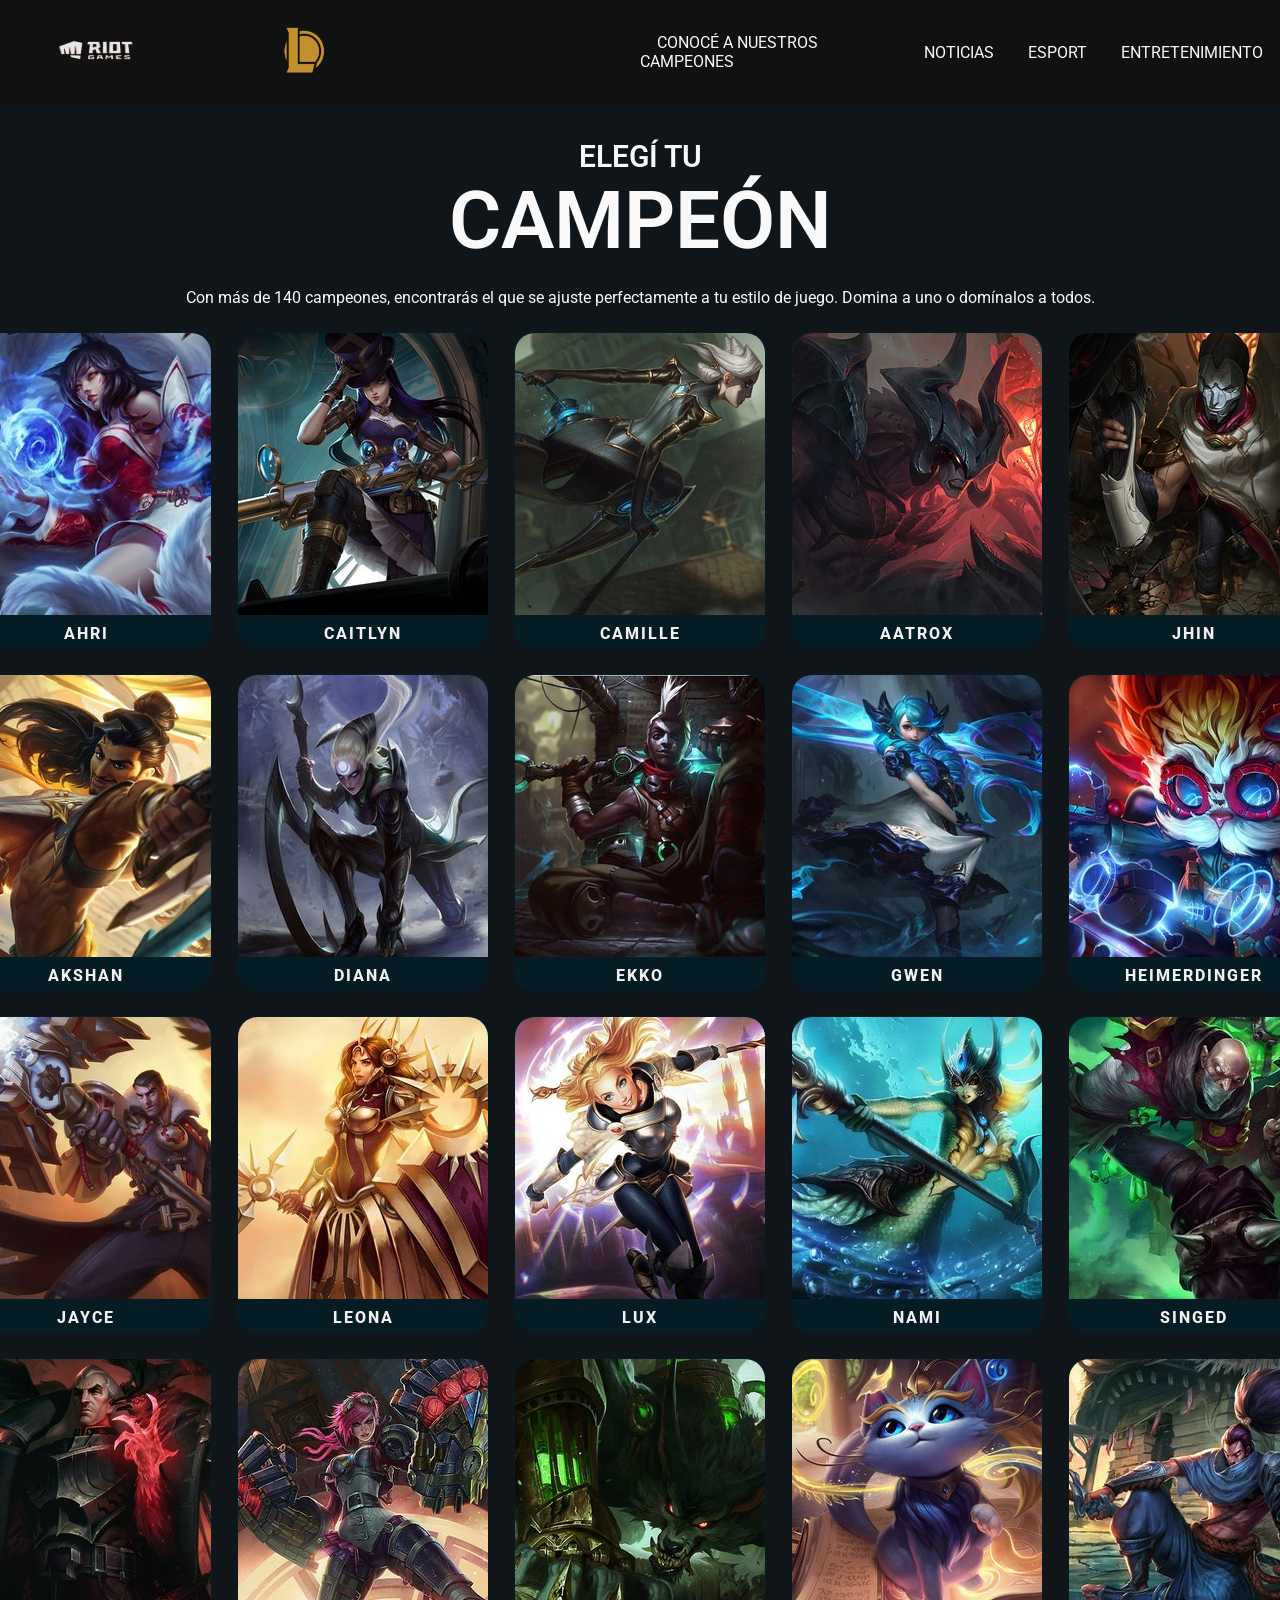
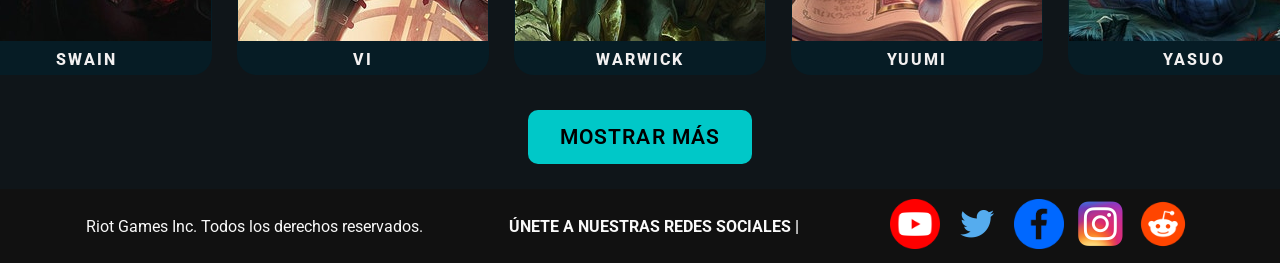
==== pages/champions.html @ ebf7518d "first project coder" ====
<!DOCTYPE html>
<html lang="es">
<head>
    <meta charset="UTF-8">
    <meta http-equiv="X-UA-Compatible" content="IE=edge">
    <meta name="viewport" content="width=device-width, initial-scale=1.0">
    <title>Conocé a nuestros campeones</title>
    <link rel="icon" href="../images/favicon.png" type="image/x-icon"/>
    <!-- vinculamos el css a mi html -->
    <link rel="stylesheet" href="../css/style.css">
</head>
<body>
    <!-- HEDER -->
    <header>
        <a href="../index.html" class="container-logo">
            <img src="../images/riotgames_logo.png" alt="Logo Riot Games" class="img-logo-riot"/>
            <img src="../images/logo_lol_encabezado.png" alt="Logo League of Legends" class="img-logo-l"/>
        </a>
        
        <!-- Para crear la botonera, se genera por medio de listas -->
        <nav class="navigator">
            <ul class="ul-navigator">
                <li>
                    <a href="#" class="links-nav">CONOCÉ A NUESTROS CAMPEONES</a>
                </li>
                <li>
                    <a href="noticias.html" class="links-nav">NOTICIAS</a>
                </li>
                <li>
                    <a href="esport.html" class="links-nav">ESPORT</a>
                </li>
                <li>
                    <a href="entretenimiento.html" class="links-nav">ENTRETENIMIENTO</a>
                </li>
            </ul>
        </nav>
    </header>
    <!-- FIN HEDER -->

    <!-- MAIN INICIO -->
    <main class="container-champions">
        <div class="titulo-champions">
            <h3 class="titulo">ELEGÍ TU <p class="text-campeon">CAMPEÓN </p></h3>
        </div>
        <p class="descripcion-champ">
            Con más de 140 campeones, encontrarás el que se ajuste perfectamente a tu estilo de juego. Domina a uno o domínalos a todos.
        </p>

        
        <div class="container-cards-champ">
            <!-- FILA I -->
            <div class="champion-card">
                <img src="../images/champion/champ-ahri.jpg" alt="img-Ahri" class="card">
                <p></p>
                <p class="champion-name">AHRI</p>
            </div>
            <div class="champion-card">
                <img src="../images/champion/champ-caitlyn.jpg" alt="img-Caitlyn" class="card">
                <p class="champion-name">CAITLYN</p>
            </div>
            <div class="champion-card">
                <img src="../images/champion/champ-camille.jpg" alt="img-Camille" class="card">
                <p class="champion-name">CAMILLE</p>
            </div>
            <div class="champion-card">
                <img src="../images/champion/champ-aatrox.jpg" alt="img-Aatrox" class="card">
                <p class="champion-name">AATROX</p>
            </div>
            <div class="champion-card">
                <img src="../images/champion/champ-jhin.jpg" alt="img-Jhin" class="card">
                <p class="champion-name">JHIN</p>
            </div>
            <!-- FILA II -->
            <div class="champion-card">
                <img src="../images/champion/champ-akshan.jpg" alt="img-Akshan" class="card">
                <p class="champion-name">AKSHAN</p>
            </div>
            <div class="champion-card">
                <img src="../images/champion/champ-diana.jpg" alt="img-Diana" class="card">
                <p class="champion-name">DIANA</p>
            </div>
            <div class="champion-card">
                <img src="../images/champion/champ-ekko.jpg" alt="img-Ekko" class="card">
                <p class="champion-name">EKKO</p>
            </div>
            <div class="champion-card">
                <img src="../images/champion/champ-gwen.jpg" alt="img-Gwen" class="card">
                <p class="champion-name">GWEN</p>
            </div>
            <div class="champion-card">
                <img src="../images/champion/champ-heimerdinger.jpg" alt="img-Himerdinger" class="card">
                <p class="champion-name">HEIMERDINGER</p>
            </div>

            <!-- FILA III -->
            <div class="champion-card">
                <img src="../images/champion/champ-jayce.jpg" alt="img-Jayce" class="card">
                <p class="champion-name">JAYCE</p>
            </div>
            <div class="champion-card">
                <img src="../images/champion/champ-leona.jpg" alt="img-Leona" class="card">
                <p class="champion-name">LEONA</p>
            </div>
            <div class="champion-card">
                <img src="../images/champion/champ-lux.jpg" alt="img-Lux" class="card">
                <p class="champion-name">LUX</p>
            </div>
            <div class="champion-card">
                <img src="../images/champion/champ-nami.jpg" alt="img-Nami" class="card">
                <p class="champion-name">NAMI</p>
            </div>
            <div class="champion-card">
                <img src="../images/champion/champ-singed.jpg" alt="img-Singed" class="card">
                <p class="champion-name">SINGED</p>
            </div>

            <!-- FILA IV -->
            <div class="champion-card">
                <img src="../images/champion/champ-swain.jpg" alt="img-Swain" class="card">
                <p class="champion-name">SWAIN</p>
            </div>
            <div class="champion-card">
                <img src="../images/champion/champ-vi.jpg" alt="img-Vi" class="card">
                <p class="champion-name">VI</p>
            </div>
            <div class="champion-card">
                <img src="../images/champion/champ-warwick.jpg" alt="img-Warwick" class="card">
                <p class="champion-name">WARWICK</p>
            </div>
            <div class="champion-card">
                <img src="../images/champion/champ-yuumi.jpg" alt="img-Yuumi" class="card">
                <p class="champion-name">YUUMI</p>
            </div>
            <div class="champion-card">
                <img src="../images/champion/champ-yasuo.jpg" alt="img-Yasuo" class="card">
                <p class="champion-name">YASUO</p>
            </div>
        </div>

    <!-- BOTON -->
            <a target="_blank" class="blue-button" href="https://www.leagueoflegends.com/es-mx/champions/">Mostrar más</a>
    </main>
    <!-- MAIN FIN -->

    <!-- FOOTER INICIO -->
    <footer class="container-footer">
        <div class="footer-text">
            <div class="text-footer-riot">
                <p>Riot Games Inc. Todos los derechos reservados.</p>
            </div>
        </div>
        <div class="text-footer-redes-sociales">
            <p>únete a nuestras redes sociales |</p>
        </div>

        <div class="container-redes-sociales">
            <a href="https://www.youtube.com/RiotGamesLatino" target="_blank" class="container-link-img-redes">
                <img src="../images/logo_yt.png" alt="Seguinos en Youtube" class="footer-img">
            </a>
            <a href="https://twitter.com/lollatam" target="_blank" class="container-link-img-redes">
                <img src="../images/logo_twitter.png" alt="Seguinos en Twitter" class="footer-img">
            </a>
            <a href="https://www.facebook.com/LeagueofLegendsLatino" target="_blank" class="container-link-img-redes">
                <img src="../images/logo_fb.png" alt="Seguinos en Facebook" class="footer-img">
            </a>
            <a href="https://www.instagram.com/juegalol/" target="_blank" class="container-link-img-redes">
                <img src="../images/logo_ig.png" alt="Seguinos en Instagram" class="footer-img">
            </a>
            <a href="https://www.reddit.com/r/leagueoflegends/" target="_blank" class="container-link-img-redes">
                <img src="../images/logo_redidit.png" alt="Seguinos en Reddit" class="footer-img">
            </a> 
        </div> 
    </footer>
    <!-- FOOTER FIN -->
</body>
</html>
---- css/style.css ----
@import url('https://fonts.googleapis.com/css2?family=Open+Sans&family=Roboto&display=swap');

*{
    font-family: 'Roboto', 'Open Sans', sans-serif;
    margin: 0;
    padding: 0;
    box-sizing: border-box;
}

/* Selectores de etiqueta*/

/* color, doy color al texto */

h1{
    color: #f9f9f9;
    text-transform: uppercase;
}

h2{
    color:#f9f9f9;
    font-size: 20px;
}

header{
    background-color: #111;
    display: flex;
    justify-content: space-between;
    align-items: center;
    width: 100%;
    margin: 0%;
    padding: 0%;
    z-index: 5;
}

/* Selectores de clases */

.main-container{
    background-color: #0f1519;
}

.container-logo{
    color: #d9bd0b;
    text-decoration: none;
    text-transform: uppercase;
    width: 30;
}

.img-logo-riot{
    width: 200px;
    height: 100px;
}
.img-logo-l{
    width:200px;
    height: 100px;
}
.img-logo-riot:hover{
    background-color: #535452;
    border-radius: 5px;
    padding: 6px 8px;
    opacity: 0.9;
}
.img-logo-l:hover{
    background-color: #535452 ;
    border-radius: 5px;
    padding: 8px 10px;
    opacity: 0.9;
}

.navigator{
    width: 50%;
}

.ul-navigator{
    display: flex;
    justify-content:space-around;
    align-items: center;
    list-style: none;
}

.links-nav{
    color:  #f9f9f9;
    margin: 5px;
    padding: 8px 12px;
    text-decoration: none;
}

.container-img {
    height: 100%;
}

.links-nav:hover{
    color:#f2f0f0;
    background-color: #535452;
    border-radius: 5px;
    opacity: 0.9;
    font-weight: lighter;
    padding: 8px 12px;
    text-decoration: underline solid #3a9cc9 30%;
}

.titulo-grieta{
    position: relative;
    height: 100vh;
    width: 100vw;
    max-width:100%;
    filter: brightness(70%);
    background-repeat: no-repeat;
}
.titulo-logo{
    width: 25%;
    height: 33%;
    position: absolute;
    top: 30%;
    left: 38%;
}

/* estilos para el cuerpo del articulo */
.info-juego{
    display: flex;
    flex-direction: column;
    justify-content: center;
    align-items: center;
    padding: 15px 0;
}
.titulo{
    justify-content: center;
    align-items: center;
    margin: 20px;
}
.container-description{
    width: 30%;
    border: 1px solid rgb(181, 138, 77);
    padding: 10px;
    border-radius: 8px;
}
.descripcion-juego{
    font-size: 16px;
    color: #f9f9f9;
    letter-spacing: 1.1px;
    line-height: 20px;
}

/* formulario */
.titulo-formulario{
    justify-content: center;
    align-items: center;
    padding: 20px;
}
.container-formulario{
   display: flex;
   justify-content: space-between;
   margin: 10px 0;
} 
.label-text{
    color:#f9f9f9;
}

/* ENTRETENIMIENTO */
.main-container{
    background-color: #0f1519;
}
.img-arcane{
    height: 100vh;
    width: 100vw;
    max-width:100%;
    position: relative;
    filter: brightness(70%);
}
.titulo-riot{
    color: rgb(237, 224, 206);
    margin-bottom: 15px;
    font-weight: bolder;
    font-size: 1.2rem;
    line-height: 1.5;
    position: absolute;
    bottom: 12%;
    left: 5%;
}
.trailer-button{
    position: absolute;
    right: 5%;
    bottom: 12%;
}
.multimedia-arcane{
    display: flex;
    align-items: center;
    flex-direction: column;
    padding: 15px 0;
}
.multimedia-title{
    color: #f9f9f9;
    margin: 15px 0;
}

.button-netflix{
    background-color:#383838;
    border: none;
    color: rgb(237, 224, 206);
    padding: 15px 32px;
    border-radius: 10px;
    font-weight: 600;
    font-size: 1.3em;
    margin: 10px 0;
    text-decoration: none;
    letter-spacing: 1.1px;
    text-transform: uppercase;
    position: absolute;
    right: 5%;
    bottom: 5%;
}
.button-netflix:hover{
    cursor: pointer;
    transform: scale(1.05);
}
.span-netflix{
    color:rgb(229, 9, 20);
    text-transform: uppercase;
    font-weight: bold;
}

/* ESPORTS */
.main-esports{
    background-color: #0f1519;
}
/* TEMPORADA INICIO */
.imagen-principal{
    height: 100vh;
    width: 100vw;
    max-width:100%;
    position: relative;
    filter: brightness(70%);
}
.ver-temporada{
    position: absolute;
    top: 45%;
    left: 10%;
}
.titulo-esports{
    color: white;
    font-size: 60px;
    text-transform: uppercase;
    font-weight: bold;
}
.parrafo-temporada{
    margin-bottom: 15px;
}

/* TEMPORADA FIN */
/* ARTICULOS ESPORT INICIO */
.container-articulos-esports{
    display: flex;
    max-width: 100%;
}
.container-esports{
    text-align: center;
    margin: 10px;
    height: 330px;
}
.imagen-esports{
    height: 60%;
    width: 100%;
    border-radius: 30px;
}
.parrafo-esport{
    color: #fcfcfa;
}
/* ARTICULOS ESPORT FIN */

/* MOMENTOS DESTACADOS INICIO */
.esport-momentos-videos{
    display: flex;
    align-items: center;
    flex-direction: column;
    padding-bottom:20px;
}
.titulo-destacados{
    color: #fcfcfa;
    font-size: 40px;
    text-transform: uppercase;
    font-weight: bolder;
    text-align: center;
    margin: 15px 0;
}

/* MOMENTOS DESTACADOS FIN */


/* CHAMPIONS */

.container-champions{
    display: flex;
    flex-direction: column;
    align-items: center;
    padding: 15px 0;
    background-color: #0f1519;
}
.titulo{
    color:  #f9f9f9;
    font-size: 30px;
    font-weight: 600;
    text-align: center;
}
.text-campeon{
    font-size: 80px;
}
.descripcion-champ{
    color:  #f9f9f9;
    text-align: center;
}

.container-cards-champ{
    display: grid;
    grid-template-columns: repeat(5,1fr);
    grid-template-rows: repeat(4,1fr);
    gap: 25px;
    margin: 25px 0px;
}

.champion-card{
    background-color: rgb(6, 28, 37);
    border-radius: 20px;
    padding: 1px;
}
.champion-card:hover{
    transform: scale(1.05);
    cursor: pointer;
    background-color: #2a7080;
}
.champion-name{
    border-bottom-left-radius: 20px;
    border-bottom-right-radius: 20px;
    text-align: center;
    font-weight: 800;
    color:#f2f0f0;
    text-transform: uppercase;
    letter-spacing: 2px;
    padding: 5px 0;
}
.card{
    border-top-left-radius: 20px;
    border-top-right-radius: 20px;
}


/* NOTICIAS */
/* ARTÍCULOS INICIO*/
.articulos{
    display: flex;
    flex-direction: column;
    align-items: center;
    justify-content: center;
    background-color: #0f1519;
}
.noticias-articulos{
    display: flex;
    justify-content: space-around;
}
.seccion{
    width: 70%;
    text-align: center;
}
.imagenes-noticias{
    height: 50%;
    width: 100%;
    border-radius: 20px;
}
.container-articulos {
    height: 300px;
    width: 300px;
    border: 1px solid gray;
    margin: 20px 0;
    border-radius: 20px;
}
.description-articulos{
    margin: 10px
}
.encabezado-noticia{
    font-size: 1.1em;
    font-weight: 600;
    text-align: center;
    text-transform: uppercase;
    color: #f9f9f9;
}
.info-articulo{
    margin: 10px 0;
    font-weight: 200;
    line-height: 1.5em;
    color: #f9f9f9;
}
/* ARTICULOS FIN */

/* ACTUALIZANDO INICIO */
.container-actualizando{
    margin: 20px 0;
}
.titulo-actualizando{
    text-align: center;
    margin: 15px 0;
    font-size: 2em;
    font-weight: 600;
    color: #f9f9f9;
}
/* ACTUALIZANDO FIN */

/* PRETEMPORADA INICIO */
.container-pretemporada{
    width: 50%;
}
.titulo-pretemporada{
    margin: 15px 0;
    font-size: 1.5em;
    font-weight: 600;
    color: #f9f9f9;
}
.parrafo-pretemporada{
    color: #f9f9f9;
}
.link-pretemporada{
    color: #d9bd0b;
    text-decoration: none;
}
.contenedores-parrafos{
    margin: 20px 0;
}
/* PRETEMPORADA FIN */

/* footer */
.container-footer{
    display: flex;
    justify-content: space-evenly;
    background-color: #111;
    align-items: center;
    padding: 10px 0;
}
.footer-text{
    display: flex;
    color:#f9f9f9;
}
.text-footer-riot{
    flex-direction: column;

}
.text-footer-redes-sociales{
    text-transform: uppercase;
    font-weight: bold;
    color:#f9f9f9;

}
.container-redes-sociales{
    display: flex;
}
.footer-img{
    width: 50px;
    height: 50px;
}
.container-link-img-redes{
    margin: 0 6px;
}

/* BUTTON */
.button {
    background-color: rgb(181, 138, 77);
    border: none;
    color: #000;
    padding: 15px 32px;
    border-radius: 10px;
    font-weight: 600;
    font-size: 1.3em;
    margin: 10px 0;
    text-decoration: none;
    letter-spacing: 1.1px;
    text-transform: uppercase;
    cursor: pointer;
}
.button:hover {
    background-color: rgb(237, 224, 206);
    transform: scale(1.05);
}

/* BUTTON */
.blue-button {
    background-color: #00c8c8;
    border: none;
    color: #000000;
    padding: 15px 32px;
    border-radius: 10px;
    font-weight: 600;
    font-size: 1.3em;
    margin: 10px 0;
    text-decoration: none;
    letter-spacing: 1.1px;
    text-transform: uppercase;
}
.blue-button:hover {
    background-color: #6fe2ff;
    transform: scale(1.05);
}
.button-submit{
    margin-right: 20px;
}
.input{
    width: 60%;
}
.mensaje{
    width: 60%;
    height: 100px;
}
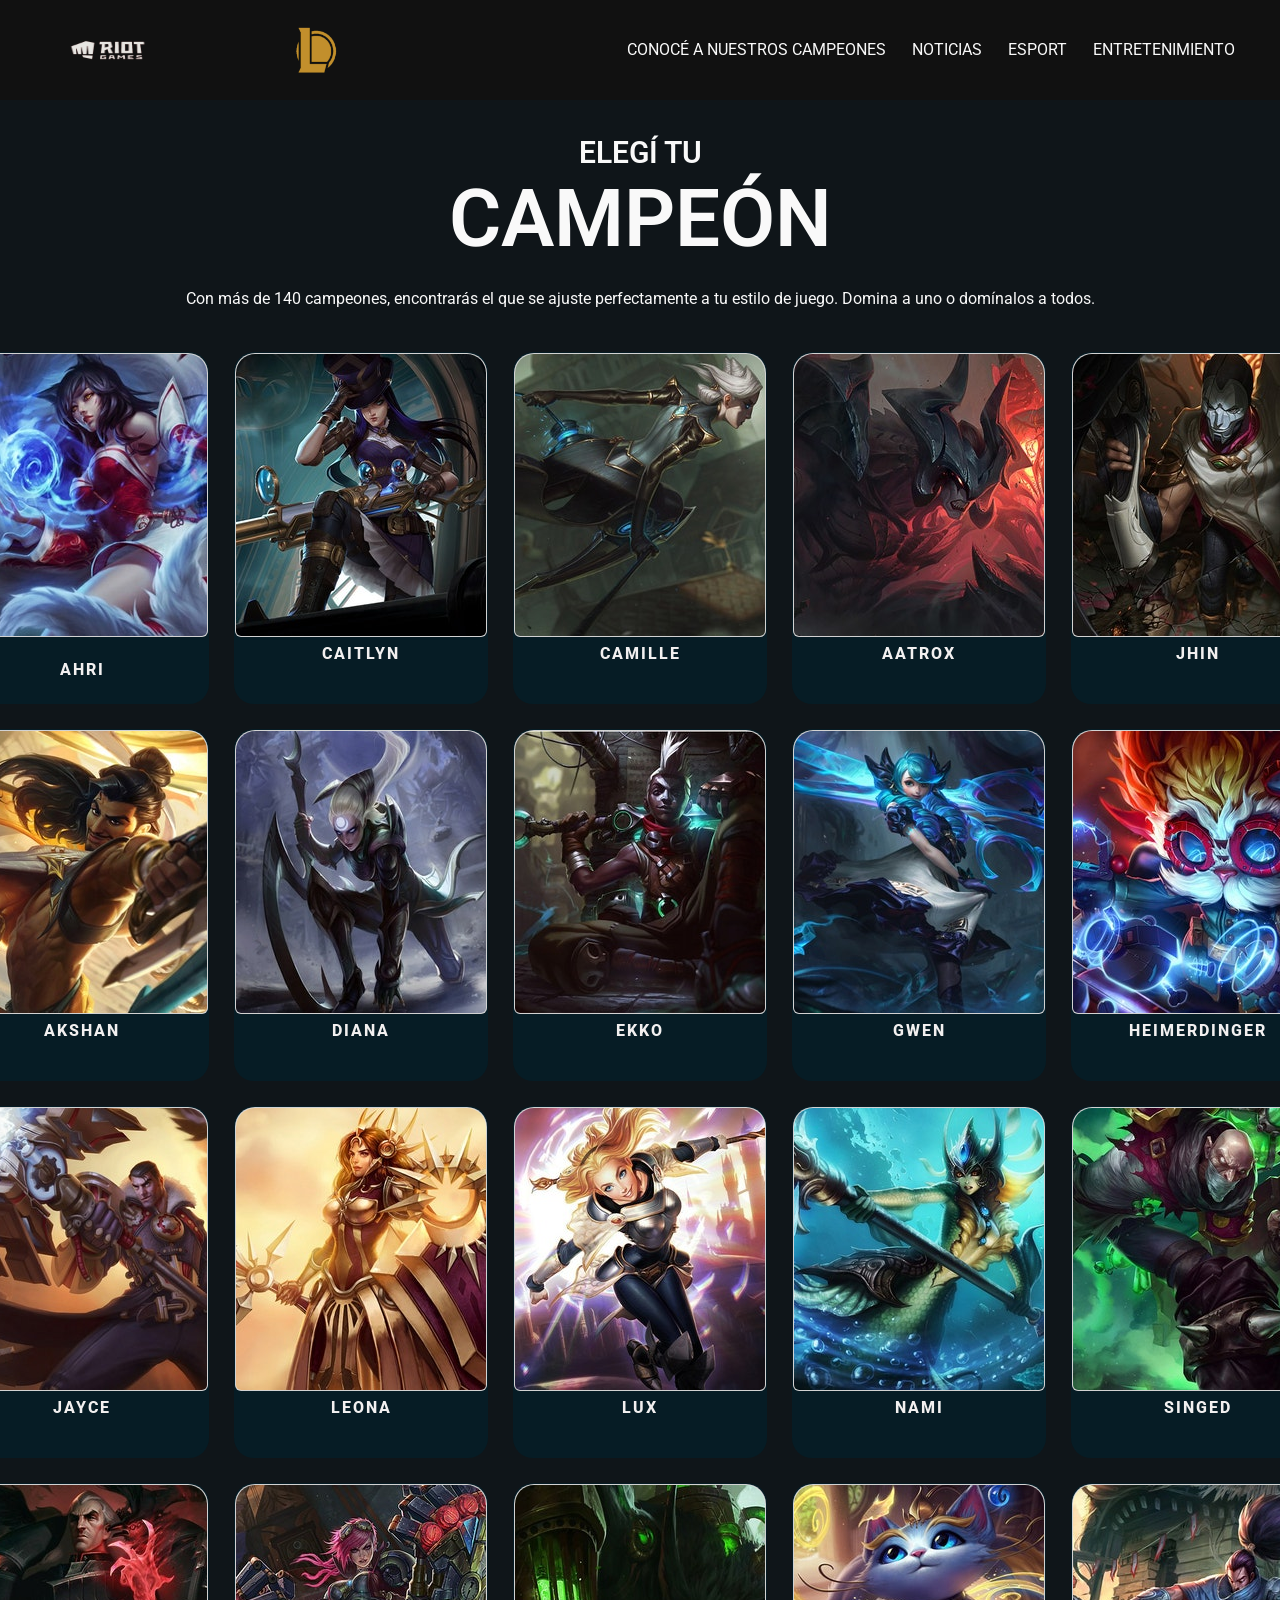
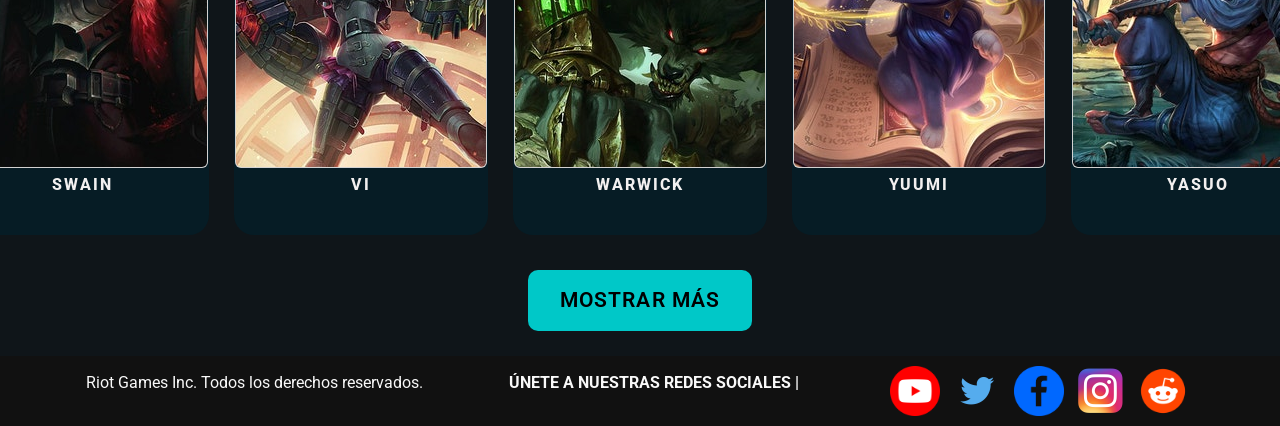
==== commit 9cf736c3: "PreEntrega2-RodriguezPaula, added bootstrap and animations" ====
--- a/pages/champions.html
+++ b/pages/champions.html
@@ -5,37 +5,45 @@
     <meta http-equiv="X-UA-Compatible" content="IE=edge">
     <meta name="viewport" content="width=device-width, initial-scale=1.0">
     <title>Conocé a nuestros campeones</title>
+    <!-- CSS BS -->
+    <link href="https://cdn.jsdelivr.net/npm/bootstrap@5.3.0-alpha1/dist/css/bootstrap.min.css" rel="stylesheet" integrity="sha384-GLhlTQ8iRABdZLl6O3oVMWSktQOp6b7In1Zl3/Jr59b6EGGoI1aFkw7cmDA6j6gD" crossorigin="anonymous">
     <link rel="icon" href="../images/favicon.png" type="image/x-icon"/>
     <!-- vinculamos el css a mi html -->
     <link rel="stylesheet" href="../css/style.css">
 </head>
 <body>
-    <!-- HEDER -->
+    <!-- Inicio NavBar con BS -->
     <header>
-        <a href="../index.html" class="container-logo">
-            <img src="../images/riotgames_logo.png" alt="Logo Riot Games" class="img-logo-riot"/>
-            <img src="../images/logo_lol_encabezado.png" alt="Logo League of Legends" class="img-logo-l"/>
-        </a>
-        
-        <!-- Para crear la botonera, se genera por medio de listas -->
-        <nav class="navigator">
-            <ul class="ul-navigator">
-                <li>
-                    <a href="#" class="links-nav">CONOCÉ A NUESTROS CAMPEONES</a>
-                </li>
-                <li>
-                    <a href="noticias.html" class="links-nav">NOTICIAS</a>
-                </li>
-                <li>
-                    <a href="esport.html" class="links-nav">ESPORT</a>
-                </li>
-                <li>
-                    <a href="entretenimiento.html" class="links-nav">ENTRETENIMIENTO</a>
-                </li>
-            </ul>
+        <nav class="navbar navbar-expand-xl" id="botonera">
+            <div class="container-fluid">
+                <a href="../index.html" class="container-logo">
+                    <img src="../images/riotgames_logo.png" alt="Logo Riot Games" class="img-logo-riot"/>
+                    <img src="../images/logo_lol_encabezado.png" alt="Logo League of Legends" class="img-logo-l"/>
+                </a>
+                
+                <button class="navbar-toggler" type="button" id="burguer" data-bs-toggle="collapse" data-bs-target="#navbarSupportedContent" aria-controls="navbarSupportedContent" aria-expanded="false" aria-label="Toggle navigation">
+                    <span class="navbar-toggler-icon"></span>
+                </button>
+                <div class="collapse navbar-collapse" id="navbarSupportedContent">
+                    <ul class="navbar-nav ms-auto mb-2 mb-xl-0">
+                        <li class="nav-item">
+                            <a class="nav-link links-nav" aria-current="page" href="#">CONOCÉ A NUESTROS CAMPEONES</a>
+                        </li>
+                        <li class="nav-item">
+                            <a class="nav-link links-nav" href="noticias.html">NOTICIAS</a>
+                        </li>
+                        <li class="nav-item">
+                            <a class="nav-link links-nav" href="esport.html">ESPORT</a>
+                        </li>
+                        <li class="nav-item">
+                            <a class="nav-link links-nav" href="entretenimiento.html">ENTRETENIMIENTO</a>
+                        </li>
+                    </ul>
+                </div>
+            </div>
         </nav>
     </header>
-    <!-- FIN HEDER -->
+    <!-- Fin Navbar con BS -->
 
     <!-- MAIN INICIO -->
     <main class="container-champions">
@@ -143,7 +151,7 @@
     <!-- MAIN FIN -->
 
     <!-- FOOTER INICIO -->
-    <footer class="container-footer">
+    <footer class="flex-lg-row" id="container-footer">
         <div class="footer-text">
             <div class="text-footer-riot">
                 <p>Riot Games Inc. Todos los derechos reservados.</p>
@@ -172,5 +180,7 @@
         </div> 
     </footer>
     <!-- FOOTER FIN -->
+    <!-- JS de Bs -->
+    <script src="https://cdn.jsdelivr.net/npm/bootstrap@5.3.0-alpha1/dist/js/bootstrap.bundle.min.js" integrity="sha384-w76AqPfDkMBDXo30jS1Sgez6pr3x5MlQ1ZAGC+nuZB+EYdgRZgiwxhTBTkF7CXvN" crossorigin="anonymous"></script>
 </body>
 </html>
--- a/css/style.css
+++ b/css/style.css
@@ -2,8 +2,6 @@
 
 *{
     font-family: 'Roboto', 'Open Sans', sans-serif;
-    margin: 0;
-    padding: 0;
     box-sizing: border-box;
 }
 
@@ -14,14 +12,16 @@
 h1{
     color: #f9f9f9;
     text-transform: uppercase;
+    font-weight: bold; 
 }
 
 h2{
     color:#f9f9f9;
     font-size: 20px;
-}
-
-header{
+    font-weight: 600;
+}
+
+#botonera{
     background-color: #111;
     display: flex;
     justify-content: space-between;
@@ -29,7 +29,12 @@
     width: 100%;
     margin: 0%;
     padding: 0%;
+    padding-right: 20px;
     z-index: 5;
+}
+
+#burguer{
+    background-color: rgb(181, 138, 77);
 }
 
 /* Selectores de clases */
@@ -128,11 +133,11 @@
     margin: 20px;
 }
 .container-description{
-    width: 30%;
     border: 1px solid rgb(181, 138, 77);
     padding: 10px;
     border-radius: 8px;
-}
+    margin: 0px 20px;
+}    
 .descripcion-juego{
     font-size: 16px;
     color: #f9f9f9;
@@ -145,11 +150,11 @@
     justify-content: center;
     align-items: center;
     padding: 20px;
+    margin: 15px;
 }
 .container-formulario{
    display: flex;
    justify-content: space-between;
-   margin: 10px 0;
 } 
 .label-text{
     color:#f9f9f9;
@@ -354,6 +359,8 @@
 .noticias-articulos{
     display: flex;
     justify-content: space-around;
+    flex-direction: column;
+    align-items: center;
 }
 .seccion{
     width: 70%;
@@ -401,11 +408,11 @@
     color: #f9f9f9;
 }
 /* ACTUALIZANDO FIN */
-
+/* VIDEOS YOUTUBE */
+#youtube-video{
+    margin: 0 auto;
+}
 /* PRETEMPORADA INICIO */
-.container-pretemporada{
-    width: 50%;
-}
 .titulo-pretemporada{
     margin: 15px 0;
     font-size: 1.5em;
@@ -415,6 +422,11 @@
 .parrafo-pretemporada{
     color: #f9f9f9;
 }
+.pretemporada-video{
+    display: flex;
+    align-items: center;
+    justify-content: center;
+}
 .link-pretemporada{
     color: #d9bd0b;
     text-decoration: none;
@@ -425,12 +437,13 @@
 /* PRETEMPORADA FIN */
 
 /* footer */
-.container-footer{
+#container-footer{
     display: flex;
     justify-content: space-evenly;
     background-color: #111;
     align-items: center;
     padding: 10px 0;
+    flex-direction: column;
 }
 .footer-text{
     display: flex;
@@ -504,4 +517,38 @@
 .mensaje{
     width: 60%;
     height: 100px;
+}
+
+/* ANIMACIONES */
+/* con tiempo */
+@keyframes animation{
+   50% {background-color: rgb(181, 138, 77); color:#000};
+}
+.animate {
+    animation-name: animation; 
+    animation-duration: 8s;
+    animation-iteration-count: infinite;
+    animation-delay: 1.2s;
+    animation-timing-function: ease-in-out;
+    border-radius: 10px;
+    padding: 15px;
+}
+
+@keyframes animationII{
+    50% {color:#555}
+}
+.animate-text{
+    animation-name: animationII;
+    animation-duration: 10s;
+    animation-delay: 1s;
+    animation-iteration-count: infinite;
+    font-size: 2em;
+    font-weight: bolder;
+}
+
+@media (max-width: 768px) {
+    #youtube-video {
+        width: 80%;
+        height: 80%;
+    }
 }
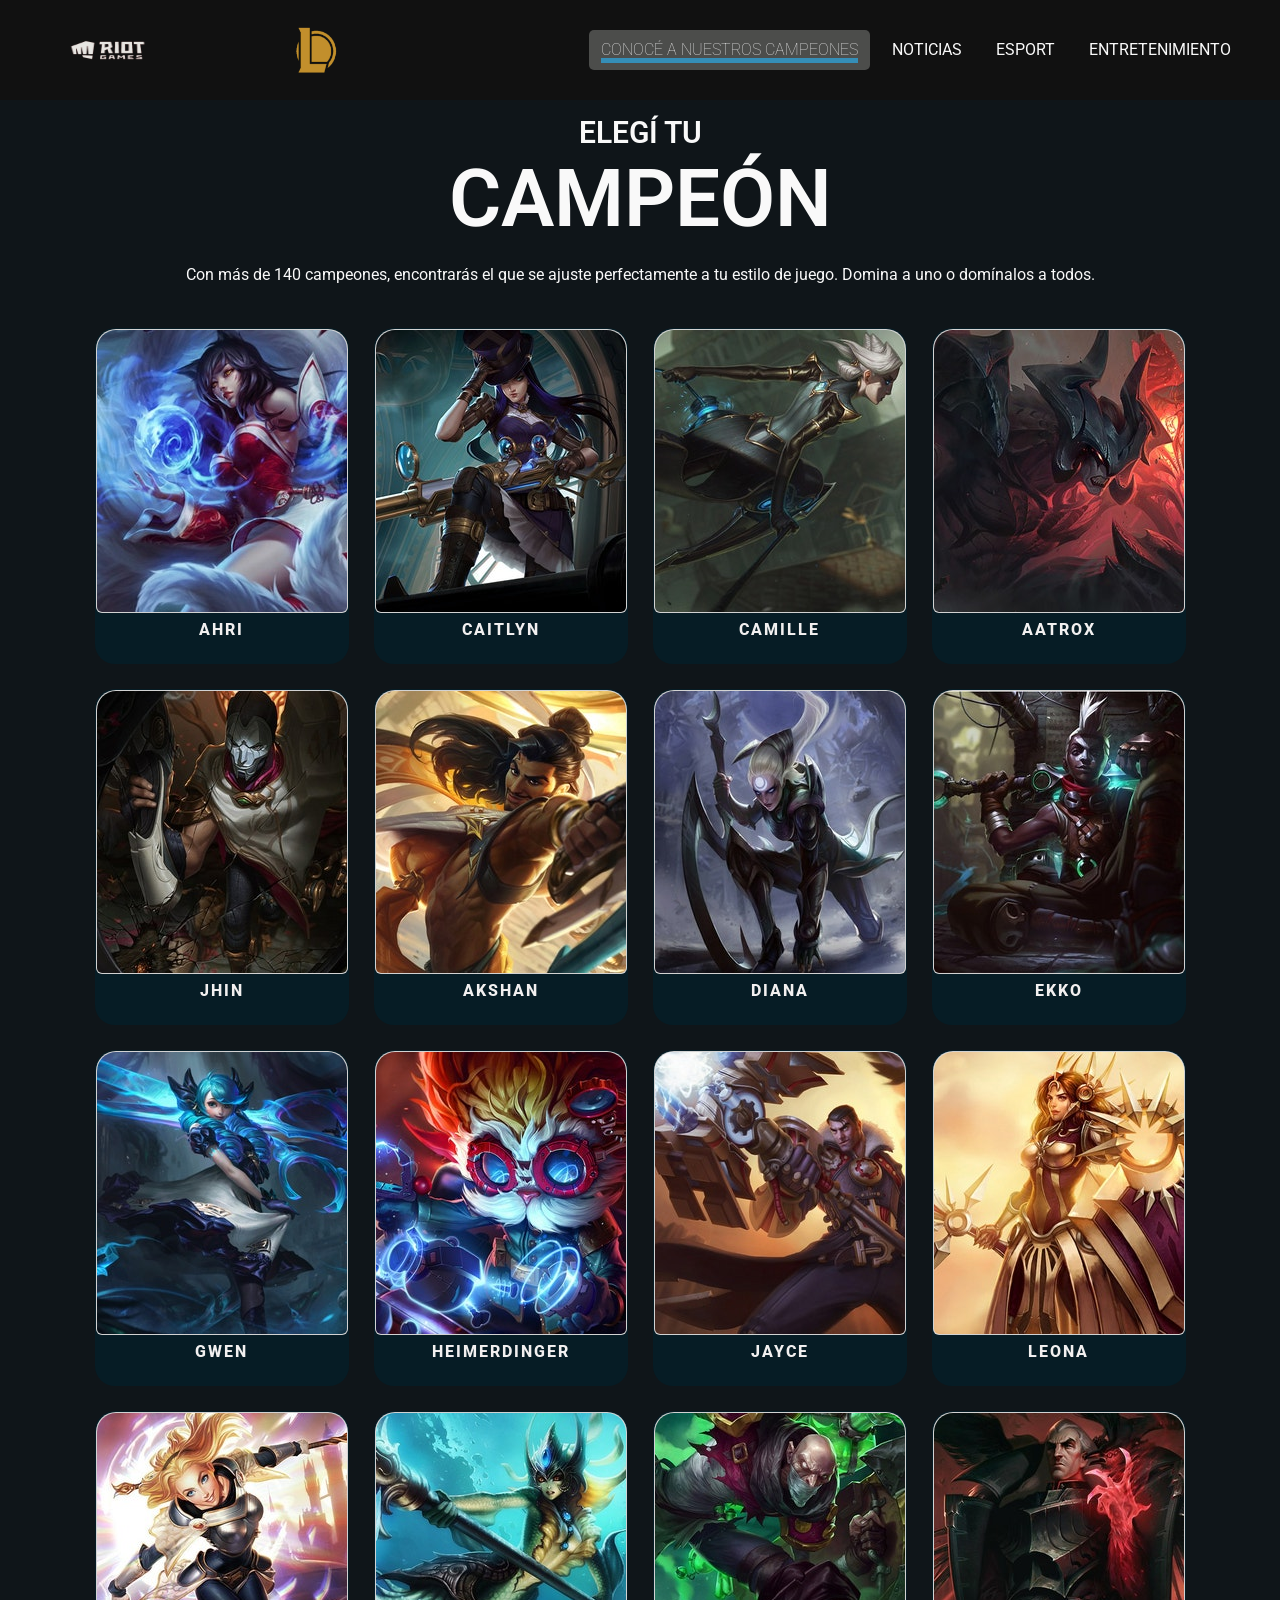
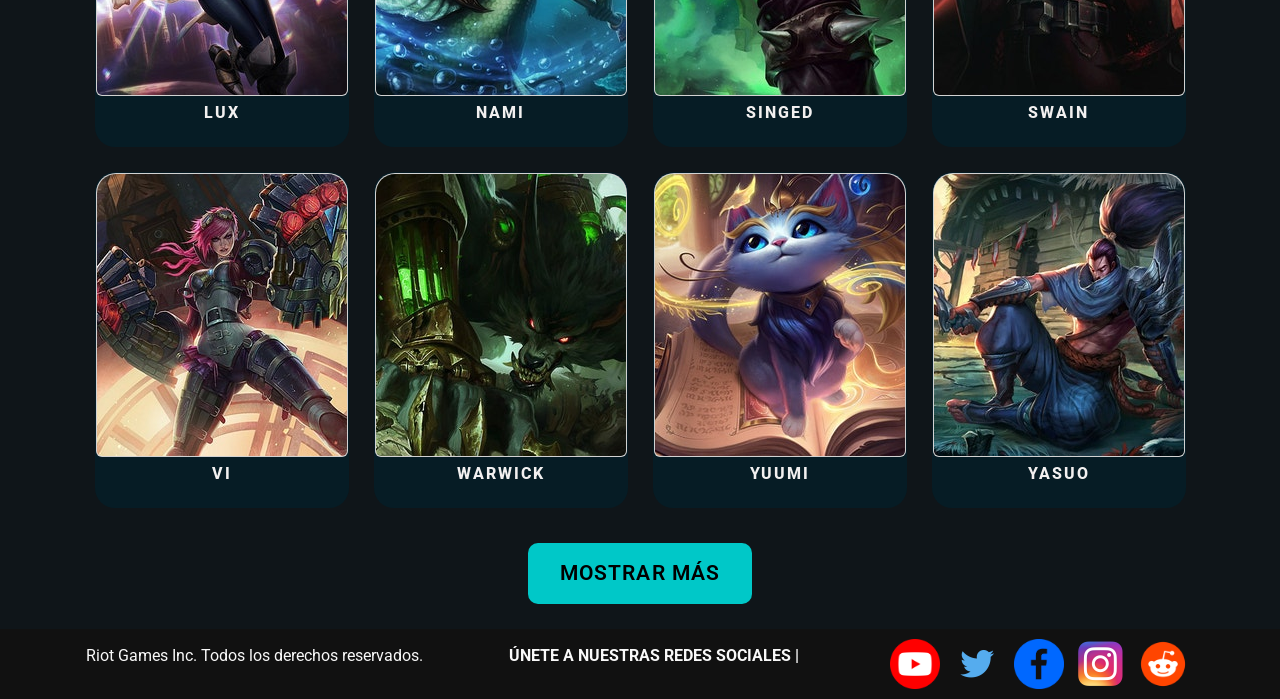
==== commit e27a0f6c: "Using SASS and responsive sites" ====
--- a/pages/champions.html
+++ b/pages/champions.html
@@ -5,6 +5,8 @@
     <meta http-equiv="X-UA-Compatible" content="IE=edge">
     <meta name="viewport" content="width=device-width, initial-scale=1.0">
     <title>Conocé a nuestros campeones</title>
+    <meta name="description" content="Domina a uno o domínalos a todos.">
+    <meta name="keywords" content="League of legends, videojuego, campeón, estilo de juego, riot games">
     <!-- CSS BS -->
     <link href="https://cdn.jsdelivr.net/npm/bootstrap@5.3.0-alpha1/dist/css/bootstrap.min.css" rel="stylesheet" integrity="sha384-GLhlTQ8iRABdZLl6O3oVMWSktQOp6b7In1Zl3/Jr59b6EGGoI1aFkw7cmDA6j6gD" crossorigin="anonymous">
     <link rel="icon" href="../images/favicon.png" type="image/x-icon"/>
@@ -27,7 +29,7 @@
                 <div class="collapse navbar-collapse" id="navbarSupportedContent">
                     <ul class="navbar-nav ms-auto mb-2 mb-xl-0">
                         <li class="nav-item">
-                            <a class="nav-link links-nav" aria-current="page" href="#">CONOCÉ A NUESTROS CAMPEONES</a>
+                            <a class="nav-link links-nav nav-active" aria-current="page" href="#">CONOCÉ A NUESTROS CAMPEONES</a>
                         </li>
                         <li class="nav-item">
                             <a class="nav-link links-nav" href="noticias.html">NOTICIAS</a>
@@ -59,7 +61,6 @@
             <!-- FILA I -->
             <div class="champion-card">
                 <img src="../images/champion/champ-ahri.jpg" alt="img-Ahri" class="card">
-                <p></p>
                 <p class="champion-name">AHRI</p>
             </div>
             <div class="champion-card">
--- a/css/style.css
+++ b/css/style.css
@@ -1,554 +1,626 @@
-@import url('https://fonts.googleapis.com/css2?family=Open+Sans&family=Roboto&display=swap');
-
-*{
-    font-family: 'Roboto', 'Open Sans', sans-serif;
-    box-sizing: border-box;
-}
-
-/* Selectores de etiqueta*/
-
-/* color, doy color al texto */
-
-h1{
-    color: #f9f9f9;
-    text-transform: uppercase;
-    font-weight: bold; 
-}
-
-h2{
-    color:#f9f9f9;
-    font-size: 20px;
-    font-weight: 600;
-}
-
-#botonera{
-    background-color: #111;
-    display: flex;
-    justify-content: space-between;
+@import url("https://fonts.googleapis.com/css2?family=Open+Sans&family=Roboto&display=swap");
+.general-logo, #botonera .links-nav:hover, #botonera .container-logo .img-logo-l:hover, #botonera .container-logo .img-logo-riot:hover, .nav-active {
+  background-color: #535452;
+  border-radius: 5px;
+  opacity: 0.9;
+}
+
+.img-general-logo, #botonera .container-logo .img-logo-l, #botonera .container-logo .img-logo-riot {
+  width: 200px;
+  height: 100px;
+}
+
+.general-button, .main-container-entretenimiento .button-netflix, .blue-button, .button {
+  border: none;
+  padding: 15px 32px;
+  margin: 10px 0;
+  border-radius: 10px;
+  text-decoration: none;
+  letter-spacing: 1.1px;
+  text-transform: uppercase;
+  font-weight: 600;
+  font-size: 1.3em;
+}
+
+.button {
+  cursor: pointer;
+  background-color: rgb(181, 138, 77);
+  color: #000;
+}
+
+.button:hover {
+  background-color: rgb(237, 224, 206);
+  transform: scale(1.05);
+}
+
+.button-submit {
+  margin-right: 20px;
+}
+
+* {
+  font-family: "Roboto", "Open Sans", sans-serif;
+  box-sizing: border-box;
+}
+
+h1 {
+  color: #f9f9f9;
+  text-transform: uppercase;
+  font-weight: bold;
+}
+
+h2 {
+  color: #f9f9f9;
+  font-size: 20px;
+  font-weight: 600;
+}
+
+.blue-button {
+  background-color: #00c8c8;
+  color: #000;
+}
+.blue-button:hover {
+  background-color: #6fe2ff;
+  transform: scale(1.05);
+}
+
+@keyframes animation {
+  50% {
+    background-color: rgb(181, 138, 77);
+    color: #000;
+  }
+}
+.animate {
+  animation-name: animation;
+  animation-duration: 8s;
+  animation-iteration-count: infinite;
+  animation-delay: 1.2s;
+  animation-timing-function: ease-in-out;
+  border-radius: 10px;
+  padding: 15px;
+}
+
+@keyframes animationII {
+  50% {
+    color: gray;
+  }
+}
+.animate-text {
+  animation-name: animationII;
+  animation-duration: 10s;
+  animation-delay: 1s;
+  animation-iteration-count: infinite;
+  font-size: 2em;
+  font-weight: bolder;
+}
+
+@media (max-width: 768px) {
+  #youtube-video {
+    width: 80%;
+    height: 80%;
+  }
+}
+.nav-active {
+  color: #f2f0f0;
+  font-weight: lighter;
+  padding: 8px 12px;
+  text-decoration: underline solid #3a9cc9 30% !important;
+}
+
+#botonera {
+  background-color: #111;
+  display: flex;
+  flex-direction: row;
+  justify-content: space-between;
+  align-items: center;
+  width: 100%;
+  margin: 0%;
+  padding: 0%;
+  padding-right: 20px;
+  z-index: 5;
+}
+#botonera .container-logo {
+  color: #d9bd0b;
+  text-decoration: none;
+  text-transform: uppercase;
+  width: 30;
+}
+#botonera .container-logo .img-logo-riot:hover {
+  padding: 6px 8px;
+}
+#botonera .container-logo .img-logo-l:hover {
+  padding: 8px 10px;
+}
+#botonera #burguer {
+  background-color: rgb(181, 138, 77);
+}
+#botonera .links-nav {
+  color: #f9f9f9;
+  margin: 5px;
+  padding: 8px 12px;
+  text-decoration: none;
+}
+#botonera .links-nav:hover {
+  color: #f2f0f0;
+  font-weight: lighter;
+  padding: 8px 12px;
+  text-decoration: underline solid #3a9cc9 30%;
+}
+
+.main-container {
+  background-color: #0f1519;
+}
+.main-container .container-img {
+  height: 100%;
+}
+.main-container .container-img .titulo-grieta {
+  position: relative;
+  height: 100vh;
+  width: 100vw;
+  max-width: 100%;
+  filter: brightness(70%);
+  background-repeat: no-repeat;
+}
+.main-container .container-img .titulo-logo {
+  width: 25%;
+  height: 33%;
+  position: absolute;
+  top: 30%;
+  left: 38%;
+}
+.main-container .info-juego {
+  display: flex;
+  flex-direction: column;
+  justify-content: center;
+  align-items: center;
+  padding: 15px 0;
+}
+.main-container .info-juego .container-description {
+  border: 1px solid rgb(181, 138, 77);
+  padding: 10px;
+  border-radius: 8px;
+  margin: 15px 20px;
+}
+.main-container .info-juego .container-description .descripcion-juego {
+  font-size: 16px;
+  color: #f9f9f9;
+  letter-spacing: 1.1px;
+  line-height: 20px;
+}
+
+.titulo-formulario {
+  justify-content: center;
+  align-items: center;
+  padding: 20px;
+  margin: 15px;
+}
+
+.container-formulario {
+  display: flex;
+  justify-content: space-between;
+}
+
+.label-text {
+  color: #f9f9f9;
+}
+
+#container-footer {
+  display: flex;
+  flex-direction: column;
+  justify-content: space-evenly;
+  align-items: center;
+  background-color: #111;
+  padding: 10px 0;
+}
+#container-footer .footer-text {
+  display: flex;
+  color: #f9f9f9;
+}
+#container-footer .footer-text .text-footer-riot {
+  flex-direction: column;
+}
+#container-footer .text-footer-redes-sociales {
+  text-transform: uppercase;
+  font-weight: bold;
+  color: #f9f9f9;
+}
+#container-footer .container-redes-sociales {
+  display: flex;
+}
+#container-footer .container-redes-sociales .container-link-img-redes {
+  margin: 0 6px;
+}
+#container-footer .container-redes-sociales .container-link-img-redes .footer-img {
+  width: 50px;
+  height: 50px;
+}
+
+/* NOTICIAS */
+.articulos {
+  display: flex;
+  flex-direction: column;
+  justify-content: center;
+  align-items: center;
+  background-color: #0f1519;
+}
+.articulos .noticias-articulos {
+  display: flex;
+  flex-direction: column;
+  justify-content: space-around;
+  align-items: center;
+}
+.articulos .noticias-articulos .container-articulos {
+  height: 300px;
+  width: 300px;
+  border: 1px solid gray;
+  margin: 20px 0;
+  border-radius: 20px;
+}
+.articulos .noticias-articulos .container-articulos .imagenes-noticias {
+  height: 50%;
+  width: 100%;
+  border-radius: 20px;
+}
+.articulos .noticias-articulos .container-articulos .description-articulos {
+  margin: 10px;
+}
+.articulos .noticias-articulos .container-articulos .description-articulos .encabezado-noticia {
+  font-size: 1.1em;
+  font-weight: 600;
+  text-align: center;
+  text-transform: uppercase;
+  color: #f9f9f9;
+}
+.articulos .noticias-articulos .container-articulos .description-articulos .info-articulo {
+  margin: 10px 0;
+  font-weight: 200;
+  line-height: 1.5em;
+  color: #f9f9f9;
+}
+
+.seccion {
+  width: 70%;
+  text-align: center;
+}
+.seccion.container-actualizando {
+  margin: 20px 0;
+}
+.seccion.container-actualizando .titulo-actualizando {
+  text-align: center;
+  margin: 15px 0;
+  font-size: 2em;
+  font-weight: 600;
+  color: #f9f9f9;
+}
+.seccion.container-actualizando #youtube-video {
+  margin: 0 auto;
+}
+.seccion .titulo-pretemporada {
+  margin: 15px 0;
+  font-size: 1.5em;
+  font-weight: 600;
+  color: #f9f9f9;
+}
+.seccion #youtube-video {
+  margin: 0 auto;
+}
+.seccion .contenedores-parrafos {
+  margin: 20px 0;
+}
+.seccion .contenedores-parrafos .parrafo-pretemporada {
+  color: #f9f9f9;
+}
+.seccion .contenedores-parrafos .link-pretemporada {
+  color: #d9bd0b;
+  text-decoration: none;
+}
+
+/* ESPORTS */
+.main-esports {
+  background-color: #0f1519;
+}
+.main-esports .imagen-principal {
+  height: 100vh;
+  width: 100vw;
+  max-width: 100%;
+  position: relative;
+  filter: brightness(70%);
+}
+.main-esports .ver-temporada {
+  position: absolute;
+  top: 45%;
+  left: 10%;
+}
+.main-esports .ver-temporada .titulo-esports {
+  color: #D1CFCC !important;
+  font-size: 60px;
+  text-transform: uppercase;
+  font-weight: bold;
+}
+.main-esports .ver-temporada .titulo-esports.parrafo-temporada {
+  margin-bottom: 15px;
+}
+.main-esports .container-articulos-esports {
+  display: flex;
+  max-width: 100%;
+}
+@media (max-width: 1400px) {
+  .main-esports .container-articulos-esports {
+    flex-direction: column;
+  }
+}
+.main-esports .container-articulos-esports .container-esports {
+  text-align: center;
+  margin: 10px;
+  height: 330px;
+}
+.main-esports .container-articulos-esports .container-esports .imagen-esports {
+  height: 60%;
+  border-radius: 30px;
+}
+.main-esports .container-articulos-esports .container-esports .parrafo-esport {
+  color: #fcfcfa;
+}
+.main-esports .esport-momentos-videos {
+  display: flex;
+  flex-direction: column;
+  justify-content: start;
+  align-items: center;
+  padding-bottom: 20px;
+  padding-top: 5px;
+}
+.main-esports .esport-momentos-videos .titulo-destacados {
+  color: #fcfcfa;
+  font-size: 40px;
+  text-transform: uppercase;
+  font-weight: bolder;
+  text-align: center;
+  margin: 15px 0;
+}
+.main-esports .esport-momentos-videos .videos-esports {
+  width: 100%;
+  display: flex;
+  justify-content: space-evenly;
+  margin: 5px;
+  padding: 5px;
+}
+@media (max-width: 1400px) {
+  .main-esports .esport-momentos-videos .videos-esports {
+    flex-direction: column;
     align-items: center;
-    width: 100%;
-    margin: 0%;
-    padding: 0%;
-    padding-right: 20px;
-    z-index: 5;
-}
-
-#burguer{
-    background-color: rgb(181, 138, 77);
-}
-
-/* Selectores de clases */
-
-.main-container{
-    background-color: #0f1519;
-}
-
-.container-logo{
-    color: #d9bd0b;
-    text-decoration: none;
-    text-transform: uppercase;
-    width: 30;
-}
-
-.img-logo-riot{
-    width: 200px;
-    height: 100px;
-}
-.img-logo-l{
-    width:200px;
-    height: 100px;
-}
-.img-logo-riot:hover{
-    background-color: #535452;
-    border-radius: 5px;
-    padding: 6px 8px;
-    opacity: 0.9;
-}
-.img-logo-l:hover{
-    background-color: #535452 ;
-    border-radius: 5px;
-    padding: 8px 10px;
-    opacity: 0.9;
-}
-
-.navigator{
-    width: 50%;
-}
-
-.ul-navigator{
-    display: flex;
-    justify-content:space-around;
-    align-items: center;
-    list-style: none;
-}
-
-.links-nav{
-    color:  #f9f9f9;
-    margin: 5px;
-    padding: 8px 12px;
-    text-decoration: none;
-}
-
-.container-img {
-    height: 100%;
-}
-
-.links-nav:hover{
-    color:#f2f0f0;
-    background-color: #535452;
-    border-radius: 5px;
-    opacity: 0.9;
-    font-weight: lighter;
-    padding: 8px 12px;
-    text-decoration: underline solid #3a9cc9 30%;
-}
-
-.titulo-grieta{
-    position: relative;
-    height: 100vh;
-    width: 100vw;
-    max-width:100%;
-    filter: brightness(70%);
-    background-repeat: no-repeat;
-}
-.titulo-logo{
-    width: 25%;
-    height: 33%;
-    position: absolute;
+  }
+}
+.main-esports .esport-momentos-videos .videos-esports .video-esports-iframe {
+  height: 340px;
+  width: 33%;
+}
+@media (max-width: 1400px) {
+  .main-esports .esport-momentos-videos .videos-esports .video-esports-iframe {
+    margin: 15px 0;
+    width: 66%;
+  }
+}
+@media (max-width: 768px) {
+  .main-esports .esport-momentos-videos .videos-esports .video-esports-iframe {
+    margin: 15px 0;
+    width: 99%;
+  }
+}
+
+/* CONOCE A NUESTROS CAMPEONES */
+.container-champions {
+  display: flex;
+  flex-direction: column;
+  align-items: center;
+  padding: 15px 0;
+  background-color: #0f1519;
+}
+.container-champions .titulo {
+  color: #f9f9f9;
+  font-size: 30px;
+  font-weight: 600;
+  text-align: center;
+}
+.container-champions .titulo .text-campeon {
+  font-size: 80px;
+}
+.container-champions .descripcion-champ {
+  color: #f9f9f9;
+  text-align: center;
+}
+.container-champions .container-cards-champ {
+  display: grid;
+  grid-template-columns: repeat(5, 1fr);
+  grid-template-rows: repeat(4, 1fr);
+  gap: 25px;
+  margin: 25px 0px;
+}
+@media (max-width: 1400px) {
+  .container-champions .container-cards-champ {
+    grid-template-columns: repeat(4, 1fr);
+    grid-template-rows: repeat(5, 1fr);
+  }
+}
+@media (max-width: 1200px) {
+  .container-champions .container-cards-champ {
+    grid-template-columns: repeat(3, 1fr);
+  }
+}
+@media (max-width: 992px) {
+  .container-champions .container-cards-champ {
+    grid-template-columns: repeat(2, 1fr);
+  }
+}
+@media (max-width: 768px) {
+  .container-champions .container-cards-champ {
+    grid-template-columns: repeat(1, 1fr);
+  }
+}
+.container-champions .container-cards-champ .champion-card {
+  background-color: rgb(6, 28, 37);
+  border-radius: 20px;
+  padding: 1px;
+}
+.container-champions .container-cards-champ .champion-card:hover {
+  transform: scale(1.05);
+  cursor: pointer;
+  background-color: #2a7080;
+}
+.container-champions .container-cards-champ .champion-card .card {
+  border-top-left-radius: 20px;
+  border-top-right-radius: 20px;
+}
+.container-champions .container-cards-champ .champion-card .champion-name {
+  border-bottom-left-radius: 20px;
+  border-bottom-right-radius: 20px;
+  text-align: center;
+  font-weight: 800;
+  color: #f2f0f0;
+  text-transform: uppercase;
+  letter-spacing: 2px;
+  padding: 5px 0;
+}
+
+.main-container-entretenimiento {
+  background-color: #0f1519;
+}
+.main-container-entretenimiento .img-arcane {
+  height: 100vh;
+  width: 100vw;
+  max-width: 100%;
+  position: relative;
+  filter: brightness(70%);
+}
+.main-container-entretenimiento .titulo-riot {
+  color: rgb(237, 224, 206);
+  margin-bottom: 15px;
+  font-weight: bolder;
+  font-size: 1.6rem;
+  line-height: 1.5;
+  position: absolute;
+  z-index: 5;
+  bottom: 12%;
+  left: 5%;
+}
+@media (max-width: 1400px) {
+  .main-container-entretenimiento .titulo-riot {
     top: 30%;
-    left: 38%;
-}
-
-/* estilos para el cuerpo del articulo */
-.info-juego{
-    display: flex;
-    flex-direction: column;
-    justify-content: center;
-    align-items: center;
-    padding: 15px 0;
-}
-.titulo{
-    justify-content: center;
-    align-items: center;
-    margin: 20px;
-}
-.container-description{
-    border: 1px solid rgb(181, 138, 77);
-    padding: 10px;
-    border-radius: 8px;
-    margin: 0px 20px;
-}    
-.descripcion-juego{
-    font-size: 16px;
-    color: #f9f9f9;
-    letter-spacing: 1.1px;
-    line-height: 20px;
-}
-
-/* formulario */
-.titulo-formulario{
-    justify-content: center;
-    align-items: center;
-    padding: 20px;
-    margin: 15px;
-}
-.container-formulario{
-   display: flex;
-   justify-content: space-between;
-} 
-.label-text{
-    color:#f9f9f9;
-}
-
-/* ENTRETENIMIENTO */
-.main-container{
-    background-color: #0f1519;
-}
-.img-arcane{
-    height: 100vh;
-    width: 100vw;
-    max-width:100%;
-    position: relative;
-    filter: brightness(70%);
-}
-.titulo-riot{
-    color: rgb(237, 224, 206);
-    margin-bottom: 15px;
-    font-weight: bolder;
-    font-size: 1.2rem;
-    line-height: 1.5;
-    position: absolute;
-    bottom: 12%;
-    left: 5%;
-}
-.trailer-button{
-    position: absolute;
-    right: 5%;
-    bottom: 12%;
-}
-.multimedia-arcane{
-    display: flex;
+    left: 40%;
+  }
+}
+@media (max-width: 992px) {
+  .main-container-entretenimiento .titulo-riot {
+    left: 35%;
+  }
+}
+@media (max-width: 768px) {
+  .main-container-entretenimiento .titulo-riot {
+    left: 30%;
+  }
+}
+@media (max-width: 576px) {
+  .main-container-entretenimiento .titulo-riot {
+    left: 25%;
+  }
+}
+.main-container-entretenimiento .trailer-button {
+  position: absolute;
+  right: 5%;
+  bottom: 12%;
+}
+@media (max-width: 1400px) {
+  .main-container-entretenimiento .trailer-button {
+    right: 42%;
+    bottom: 48%;
+  }
+}
+@media (max-width: 992px) {
+  .main-container-entretenimiento .trailer-button {
+    right: 38%;
+  }
+}
+@media (max-width: 768px) {
+  .main-container-entretenimiento .trailer-button {
+    right: 30%;
+  }
+}
+@media (max-width: 576px) {
+  .main-container-entretenimiento .trailer-button {
+    right: 25%;
+  }
+}
+.main-container-entretenimiento .button-netflix {
+  position: absolute;
+  right: 5%;
+  bottom: 5%;
+  color: rgb(237, 224, 206);
+  background-color: #383838;
+}
+@media (max-width: 1400px) {
+  .main-container-entretenimiento .button-netflix {
+    right: 34%;
+    bottom: 34%;
+  }
+}
+@media (max-width: 992px) {
+  .main-container-entretenimiento .button-netflix {
+    right: 28%;
+  }
+}
+@media (max-width: 768px) {
+  .main-container-entretenimiento .button-netflix {
+    right: 20%;
+  }
+}
+@media (max-width: 576px) {
+  .main-container-entretenimiento .button-netflix {
+    right: 10%;
+  }
+}
+.main-container-entretenimiento .button-netflix:hover {
+  cursor: pointer;
+  transform: scale(1.05);
+}
+.main-container-entretenimiento .button-netflix .span-netflix {
+  color: rgb(229, 9, 20);
+  text-transform: uppercase;
+  font-weight: bold;
+}
+.main-container-entretenimiento .multimedia-arcane {
+  display: flex;
+  align-items: center;
+  flex-direction: column;
+  padding: 15px 0;
+}
+.main-container-entretenimiento .multimedia-arcane .multimedia-title {
+  color: #f9f9f9;
+  margin: 15px 0;
+}
+.main-container-entretenimiento .multimedia-arcane .multimedia-container {
+  width: 100%;
+  display: flex;
+  justify-content: space-between;
+}
+@media (max-width: 1400px) {
+  .main-container-entretenimiento .multimedia-arcane .multimedia-container {
     align-items: center;
     flex-direction: column;
-    padding: 15px 0;
-}
-.multimedia-title{
-    color: #f9f9f9;
+  }
+}
+.main-container-entretenimiento .multimedia-arcane .multimedia-container .multimedia-video {
+  height: 340px;
+  width: 33%;
+}
+@media (max-width: 1400px) {
+  .main-container-entretenimiento .multimedia-arcane .multimedia-container .multimedia-video {
     margin: 15px 0;
-}
-
-.button-netflix{
-    background-color:#383838;
-    border: none;
-    color: rgb(237, 224, 206);
-    padding: 15px 32px;
-    border-radius: 10px;
-    font-weight: 600;
-    font-size: 1.3em;
-    margin: 10px 0;
-    text-decoration: none;
-    letter-spacing: 1.1px;
-    text-transform: uppercase;
-    position: absolute;
-    right: 5%;
-    bottom: 5%;
-}
-.button-netflix:hover{
-    cursor: pointer;
-    transform: scale(1.05);
-}
-.span-netflix{
-    color:rgb(229, 9, 20);
-    text-transform: uppercase;
-    font-weight: bold;
-}
-
-/* ESPORTS */
-.main-esports{
-    background-color: #0f1519;
-}
-/* TEMPORADA INICIO */
-.imagen-principal{
-    height: 100vh;
-    width: 100vw;
-    max-width:100%;
-    position: relative;
-    filter: brightness(70%);
-}
-.ver-temporada{
-    position: absolute;
-    top: 45%;
-    left: 10%;
-}
-.titulo-esports{
-    color: white;
-    font-size: 60px;
-    text-transform: uppercase;
-    font-weight: bold;
-}
-.parrafo-temporada{
-    margin-bottom: 15px;
-}
-
-/* TEMPORADA FIN */
-/* ARTICULOS ESPORT INICIO */
-.container-articulos-esports{
-    display: flex;
-    max-width: 100%;
-}
-.container-esports{
-    text-align: center;
-    margin: 10px;
-    height: 330px;
-}
-.imagen-esports{
-    height: 60%;
-    width: 100%;
-    border-radius: 30px;
-}
-.parrafo-esport{
-    color: #fcfcfa;
-}
-/* ARTICULOS ESPORT FIN */
-
-/* MOMENTOS DESTACADOS INICIO */
-.esport-momentos-videos{
-    display: flex;
-    align-items: center;
-    flex-direction: column;
-    padding-bottom:20px;
-}
-.titulo-destacados{
-    color: #fcfcfa;
-    font-size: 40px;
-    text-transform: uppercase;
-    font-weight: bolder;
-    text-align: center;
+    width: 66%;
+  }
+}
+@media (max-width: 768px) {
+  .main-container-entretenimiento .multimedia-arcane .multimedia-container .multimedia-video {
     margin: 15px 0;
-}
-
-/* MOMENTOS DESTACADOS FIN */
-
-
-/* CHAMPIONS */
-
-.container-champions{
-    display: flex;
-    flex-direction: column;
-    align-items: center;
-    padding: 15px 0;
-    background-color: #0f1519;
-}
-.titulo{
-    color:  #f9f9f9;
-    font-size: 30px;
-    font-weight: 600;
-    text-align: center;
-}
-.text-campeon{
-    font-size: 80px;
-}
-.descripcion-champ{
-    color:  #f9f9f9;
-    text-align: center;
-}
-
-.container-cards-champ{
-    display: grid;
-    grid-template-columns: repeat(5,1fr);
-    grid-template-rows: repeat(4,1fr);
-    gap: 25px;
-    margin: 25px 0px;
-}
-
-.champion-card{
-    background-color: rgb(6, 28, 37);
-    border-radius: 20px;
-    padding: 1px;
-}
-.champion-card:hover{
-    transform: scale(1.05);
-    cursor: pointer;
-    background-color: #2a7080;
-}
-.champion-name{
-    border-bottom-left-radius: 20px;
-    border-bottom-right-radius: 20px;
-    text-align: center;
-    font-weight: 800;
-    color:#f2f0f0;
-    text-transform: uppercase;
-    letter-spacing: 2px;
-    padding: 5px 0;
-}
-.card{
-    border-top-left-radius: 20px;
-    border-top-right-radius: 20px;
-}
-
-
-/* NOTICIAS */
-/* ARTÍCULOS INICIO*/
-.articulos{
-    display: flex;
-    flex-direction: column;
-    align-items: center;
-    justify-content: center;
-    background-color: #0f1519;
-}
-.noticias-articulos{
-    display: flex;
-    justify-content: space-around;
-    flex-direction: column;
-    align-items: center;
-}
-.seccion{
-    width: 70%;
-    text-align: center;
-}
-.imagenes-noticias{
-    height: 50%;
-    width: 100%;
-    border-radius: 20px;
-}
-.container-articulos {
-    height: 300px;
-    width: 300px;
-    border: 1px solid gray;
-    margin: 20px 0;
-    border-radius: 20px;
-}
-.description-articulos{
-    margin: 10px
-}
-.encabezado-noticia{
-    font-size: 1.1em;
-    font-weight: 600;
-    text-align: center;
-    text-transform: uppercase;
-    color: #f9f9f9;
-}
-.info-articulo{
-    margin: 10px 0;
-    font-weight: 200;
-    line-height: 1.5em;
-    color: #f9f9f9;
-}
-/* ARTICULOS FIN */
-
-/* ACTUALIZANDO INICIO */
-.container-actualizando{
-    margin: 20px 0;
-}
-.titulo-actualizando{
-    text-align: center;
-    margin: 15px 0;
-    font-size: 2em;
-    font-weight: 600;
-    color: #f9f9f9;
-}
-/* ACTUALIZANDO FIN */
-/* VIDEOS YOUTUBE */
-#youtube-video{
-    margin: 0 auto;
-}
-/* PRETEMPORADA INICIO */
-.titulo-pretemporada{
-    margin: 15px 0;
-    font-size: 1.5em;
-    font-weight: 600;
-    color: #f9f9f9;
-}
-.parrafo-pretemporada{
-    color: #f9f9f9;
-}
-.pretemporada-video{
-    display: flex;
-    align-items: center;
-    justify-content: center;
-}
-.link-pretemporada{
-    color: #d9bd0b;
-    text-decoration: none;
-}
-.contenedores-parrafos{
-    margin: 20px 0;
-}
-/* PRETEMPORADA FIN */
-
-/* footer */
-#container-footer{
-    display: flex;
-    justify-content: space-evenly;
-    background-color: #111;
-    align-items: center;
-    padding: 10px 0;
-    flex-direction: column;
-}
-.footer-text{
-    display: flex;
-    color:#f9f9f9;
-}
-.text-footer-riot{
-    flex-direction: column;
-
-}
-.text-footer-redes-sociales{
-    text-transform: uppercase;
-    font-weight: bold;
-    color:#f9f9f9;
-
-}
-.container-redes-sociales{
-    display: flex;
-}
-.footer-img{
-    width: 50px;
-    height: 50px;
-}
-.container-link-img-redes{
-    margin: 0 6px;
-}
-
-/* BUTTON */
-.button {
-    background-color: rgb(181, 138, 77);
-    border: none;
-    color: #000;
-    padding: 15px 32px;
-    border-radius: 10px;
-    font-weight: 600;
-    font-size: 1.3em;
-    margin: 10px 0;
-    text-decoration: none;
-    letter-spacing: 1.1px;
-    text-transform: uppercase;
-    cursor: pointer;
-}
-.button:hover {
-    background-color: rgb(237, 224, 206);
-    transform: scale(1.05);
-}
-
-/* BUTTON */
-.blue-button {
-    background-color: #00c8c8;
-    border: none;
-    color: #000000;
-    padding: 15px 32px;
-    border-radius: 10px;
-    font-weight: 600;
-    font-size: 1.3em;
-    margin: 10px 0;
-    text-decoration: none;
-    letter-spacing: 1.1px;
-    text-transform: uppercase;
-}
-.blue-button:hover {
-    background-color: #6fe2ff;
-    transform: scale(1.05);
-}
-.button-submit{
-    margin-right: 20px;
-}
-.input{
-    width: 60%;
-}
-.mensaje{
-    width: 60%;
-    height: 100px;
-}
-
-/* ANIMACIONES */
-/* con tiempo */
-@keyframes animation{
-   50% {background-color: rgb(181, 138, 77); color:#000};
-}
-.animate {
-    animation-name: animation; 
-    animation-duration: 8s;
-    animation-iteration-count: infinite;
-    animation-delay: 1.2s;
-    animation-timing-function: ease-in-out;
-    border-radius: 10px;
-    padding: 15px;
-}
-
-@keyframes animationII{
-    50% {color:#555}
-}
-.animate-text{
-    animation-name: animationII;
-    animation-duration: 10s;
-    animation-delay: 1s;
-    animation-iteration-count: infinite;
-    font-size: 2em;
-    font-weight: bolder;
-}
-
-@media (max-width: 768px) {
-    #youtube-video {
-        width: 80%;
-        height: 80%;
-    }
-}+    width: 99%;
+  }
+}
+
+/*# sourceMappingURL=style.css.map */
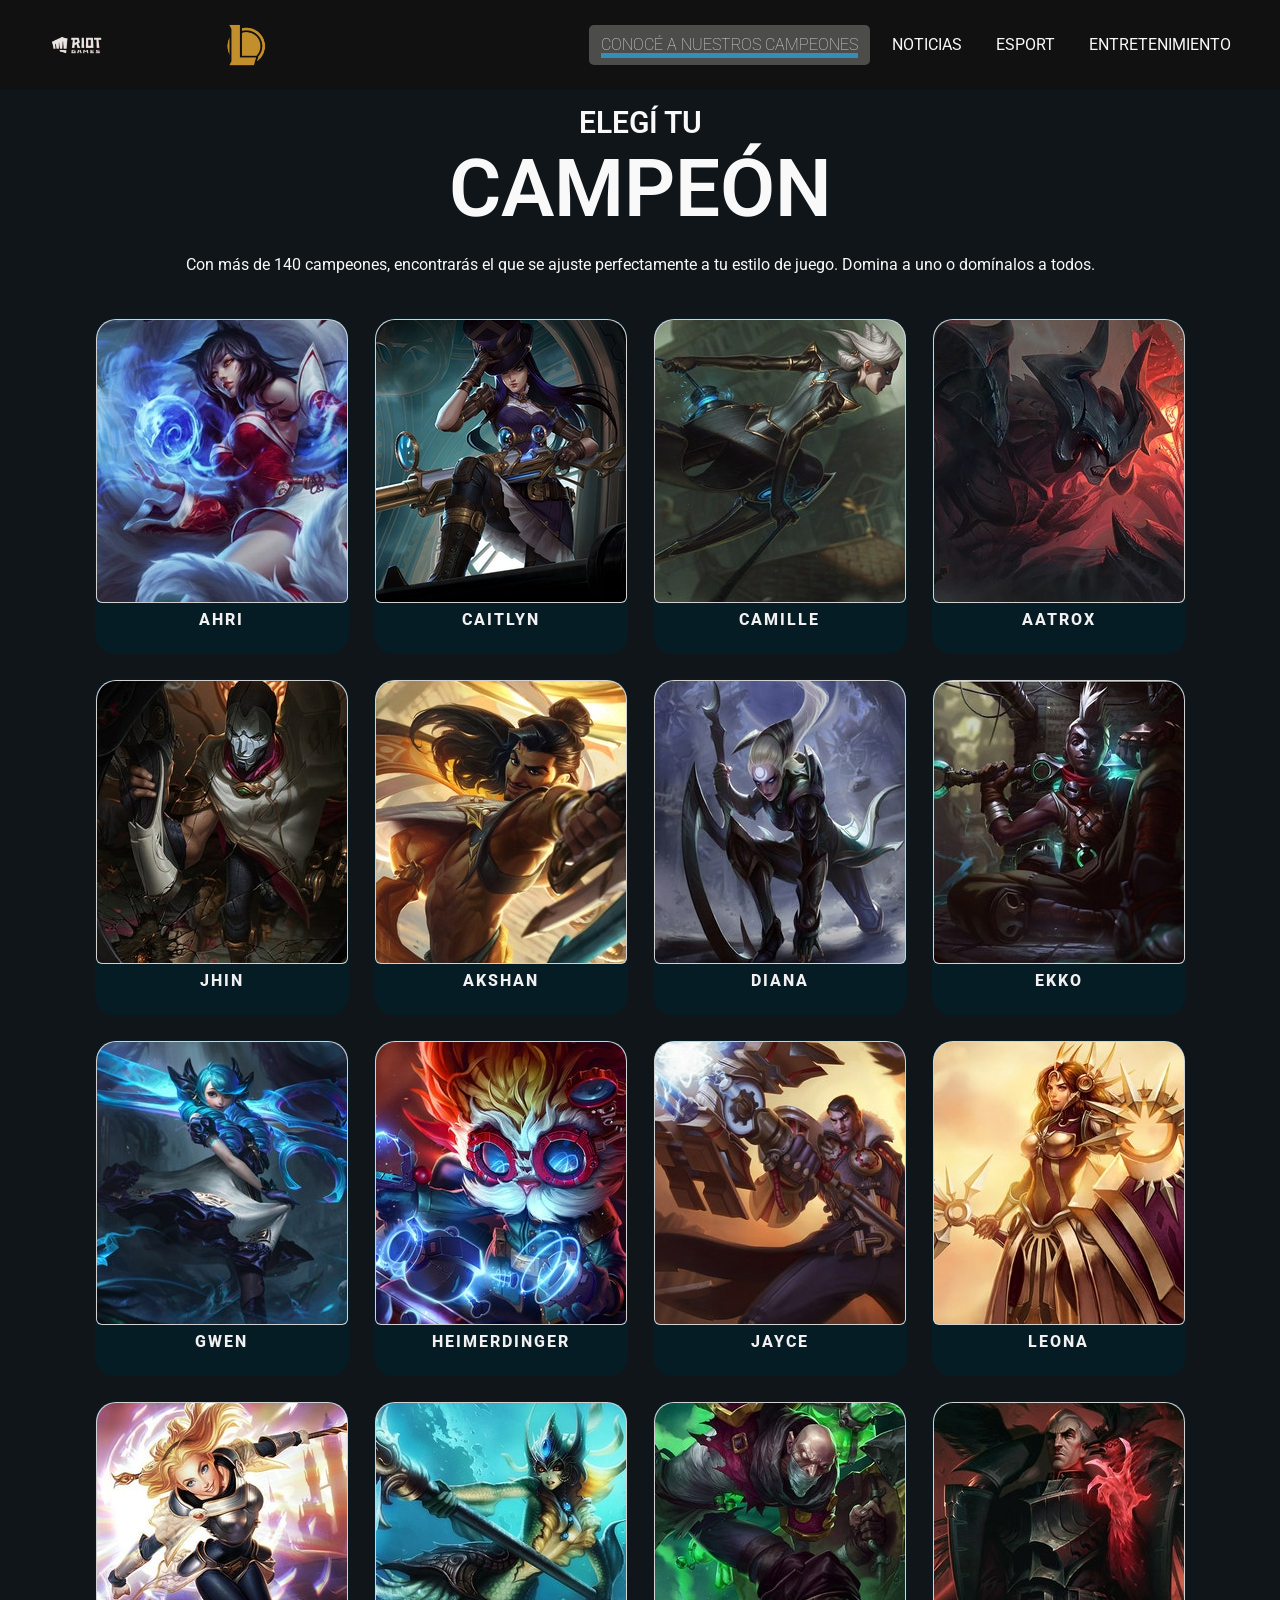
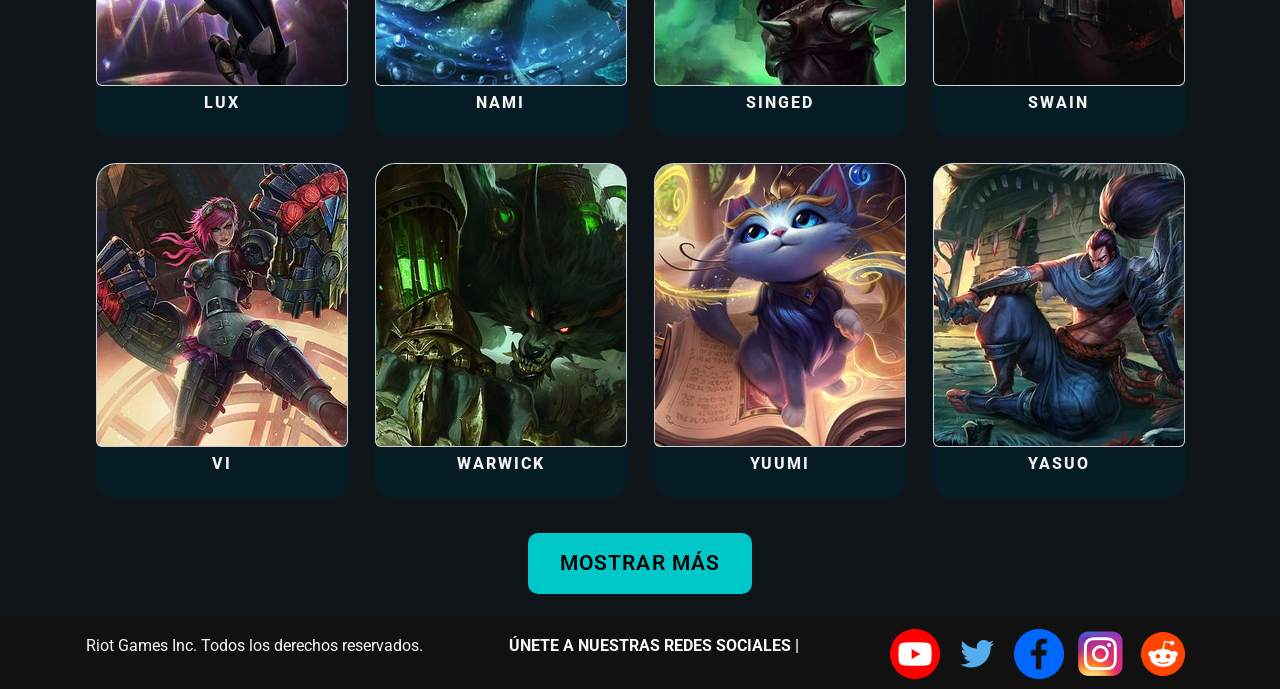
==== commit 5057f2ec: "100% responsive website. Creation of page 404, README" ====
--- a/pages/champions.html
+++ b/pages/champions.html
@@ -7,10 +7,10 @@
     <title>Conocé a nuestros campeones</title>
     <meta name="description" content="Domina a uno o domínalos a todos.">
     <meta name="keywords" content="League of legends, videojuego, campeón, estilo de juego, riot games">
+    <meta name="author" content="Paula Rodriguez"/>
     <!-- CSS BS -->
     <link href="https://cdn.jsdelivr.net/npm/bootstrap@5.3.0-alpha1/dist/css/bootstrap.min.css" rel="stylesheet" integrity="sha384-GLhlTQ8iRABdZLl6O3oVMWSktQOp6b7In1Zl3/Jr59b6EGGoI1aFkw7cmDA6j6gD" crossorigin="anonymous">
     <link rel="icon" href="../images/favicon.png" type="image/x-icon"/>
-    <!-- vinculamos el css a mi html -->
     <link rel="stylesheet" href="../css/style.css">
 </head>
 <body>
--- a/css/style.css
+++ b/css/style.css
@@ -6,11 +6,35 @@
 }
 
 .img-general-logo, #botonera .container-logo .img-logo-l, #botonera .container-logo .img-logo-riot {
-  width: 200px;
   height: 100px;
 }
-
-.general-button, .main-container-entretenimiento .button-netflix, .blue-button, .button {
+@media (max-width: 1400px) {
+  .img-general-logo, #botonera .container-logo .img-logo-l, #botonera .container-logo .img-logo-riot {
+    height: 90px;
+  }
+}
+@media (max-width: 1200px) {
+  .img-general-logo, #botonera .container-logo .img-logo-l, #botonera .container-logo .img-logo-riot {
+    height: 85px;
+  }
+}
+@media (max-width: 992px) {
+  .img-general-logo, #botonera .container-logo .img-logo-l, #botonera .container-logo .img-logo-riot {
+    height: 75px;
+  }
+}
+@media (max-width: 768px) {
+  .img-general-logo, #botonera .container-logo .img-logo-l, #botonera .container-logo .img-logo-riot {
+    height: 65px;
+  }
+}
+@media (max-width: 576px) {
+  .img-general-logo, #botonera .container-logo .img-logo-l, #botonera .container-logo .img-logo-riot {
+    height: 55px;
+  }
+}
+
+.general-button, .main-container-entretenimiento .button-netflix, .error-404 .error-404-button .button-volver-index, .blue-button, .button {
   border: none;
   padding: 15px 32px;
   margin: 10px 0;
@@ -124,6 +148,11 @@
   text-transform: uppercase;
   width: 30;
 }
+@media (max-width: 1200px) {
+  #botonera .container-logo .img-logo-riot {
+    display: none;
+  }
+}
 #botonera .container-logo .img-logo-riot:hover {
   padding: 6px 8px;
 }
@@ -152,20 +181,41 @@
 .main-container .container-img {
   height: 100%;
 }
-.main-container .container-img .titulo-grieta {
-  position: relative;
-  height: 100vh;
-  width: 100vw;
-  max-width: 100%;
-  filter: brightness(70%);
-  background-repeat: no-repeat;
-}
 .main-container .container-img .titulo-logo {
   width: 25%;
-  height: 33%;
   position: absolute;
   top: 30%;
   left: 38%;
+}
+@media (max-width: 1200px) {
+  .main-container .container-img .titulo-logo {
+    display: none;
+  }
+}
+@media (max-width: 768px) {
+  .main-container .container-img .titulo-logo {
+    width: 30%;
+    position: absolute;
+    top: 55%;
+    left: 35%;
+  }
+}
+@media (max-width: 576px) {
+  .main-container .container-img .titulo-logo {
+    width: 30%;
+    position: absolute;
+    top: 58%;
+    left: 38%;
+  }
+}
+.main-container .container-img .video-index {
+  height: 100vh;
+  width: 100%;
+}
+@media (max-width: 1200px) {
+  .main-container .container-img .video-index {
+    height: auto;
+  }
 }
 .main-container .info-juego {
   display: flex;
@@ -203,6 +253,57 @@
   color: #f9f9f9;
 }
 
+.error-404 {
+  background-image: url("../images/error404/404.jpg");
+  background-position: center;
+  background-repeat: no-repeat;
+  background-size: cover;
+  height: 100vh;
+  display: flex;
+  flex-direction: column;
+  justify-content: flex-end;
+}
+.error-404 .error-404-button {
+  margin-bottom: 10%;
+  display: flex;
+  justify-content: center;
+  align-items: center;
+  flex-direction: column;
+}
+@media (max-width: 768px) {
+  .error-404 .error-404-button {
+    margin-bottom: 15%;
+  }
+}
+.error-404 .error-404-button .texto-404 {
+  border-radius: 15px;
+  padding: 10px 20px;
+  font-weight: 800;
+  font-size: 2em;
+  text-align: center;
+  color: #f9f9f9;
+  background-color: rgb(181, 138, 77);
+}
+@media (max-width: 992px) {
+  .error-404 .error-404-button .texto-404 {
+    font-size: 1.1em;
+  }
+}
+.error-404 .error-404-button .button-volver-index {
+  color: #fcfcfa;
+  background-color: #3a9cc9;
+  text-align: center;
+}
+@media (max-width: 992px) {
+  .error-404 .error-404-button .button-volver-index {
+    font-size: 1.1em;
+  }
+}
+.error-404 .error-404-button .button-volver-index:hover {
+  background-color: #2a7080;
+  transform: scale(1.05);
+}
+
 #container-footer {
   display: flex;
   flex-direction: column;
@@ -217,6 +318,11 @@
 }
 #container-footer .footer-text .text-footer-riot {
   flex-direction: column;
+}
+@media (max-width: 576px) {
+  #container-footer .footer-text .text-footer-riot {
+    text-align: center;
+  }
 }
 #container-footer .text-footer-redes-sociales {
   text-transform: uppercase;
@@ -325,19 +431,50 @@
   position: relative;
   filter: brightness(70%);
 }
+@media (max-width: 768px) {
+  .main-esports .imagen-principal {
+    height: auto;
+  }
+}
 .main-esports .ver-temporada {
   position: absolute;
   top: 45%;
   left: 10%;
 }
+@media (max-width: 768px) {
+  .main-esports .ver-temporada {
+    top: 19%;
+    left: 4%;
+    font-weight: bold;
+    font-size: 1.5em;
+  }
+}
+@media (max-width: 576px) {
+  .main-esports .ver-temporada {
+    top: 12%;
+    left: 10%;
+    font-weight: bold;
+    font-size: 1em;
+  }
+}
 .main-esports .ver-temporada .titulo-esports {
   color: #D1CFCC !important;
   font-size: 60px;
   text-transform: uppercase;
   font-weight: bold;
 }
+@media (max-width: 768px) {
+  .main-esports .ver-temporada .titulo-esports {
+    font-size: 1.5em;
+  }
+}
 .main-esports .ver-temporada .titulo-esports.parrafo-temporada {
   margin-bottom: 15px;
+}
+@media (max-width: 768px) {
+  .main-esports .ver-temporada .titulo-esports.parrafo-temporada {
+    font-size: 1.5em;
+  }
 }
 .main-esports .container-articulos-esports {
   display: flex;
@@ -356,6 +493,11 @@
 .main-esports .container-articulos-esports .container-esports .imagen-esports {
   height: 60%;
   border-radius: 30px;
+}
+@media (max-width: 768px) {
+  .main-esports .container-articulos-esports .container-esports .imagen-esports {
+    max-height: 50%;
+  }
 }
 .main-esports .container-articulos-esports .container-esports .parrafo-esport {
   color: #fcfcfa;
@@ -422,6 +564,11 @@
 }
 .container-champions .titulo .text-campeon {
   font-size: 80px;
+}
+@media (max-width: 576px) {
+  .container-champions .titulo .text-campeon {
+    font-size: 65px;
+  }
 }
 .container-champions .descripcion-champ {
   color: #f9f9f9;
@@ -489,6 +636,11 @@
   max-width: 100%;
   position: relative;
   filter: brightness(70%);
+}
+@media (max-width: 1200px) {
+  .main-container-entretenimiento .img-arcane {
+    height: auto;
+  }
 }
 .main-container-entretenimiento .titulo-riot {
   color: rgb(237, 224, 206);
@@ -501,25 +653,11 @@
   bottom: 12%;
   left: 5%;
 }
-@media (max-width: 1400px) {
+@media (max-width: 1200px) {
   .main-container-entretenimiento .titulo-riot {
     top: 30%;
     left: 40%;
-  }
-}
-@media (max-width: 992px) {
-  .main-container-entretenimiento .titulo-riot {
-    left: 35%;
-  }
-}
-@media (max-width: 768px) {
-  .main-container-entretenimiento .titulo-riot {
-    left: 30%;
-  }
-}
-@media (max-width: 576px) {
-  .main-container-entretenimiento .titulo-riot {
-    left: 25%;
+    display: none;
   }
 }
 .main-container-entretenimiento .trailer-button {
@@ -527,25 +665,11 @@
   right: 5%;
   bottom: 12%;
 }
-@media (max-width: 1400px) {
+@media (max-width: 1200px) {
   .main-container-entretenimiento .trailer-button {
     right: 42%;
     bottom: 48%;
-  }
-}
-@media (max-width: 992px) {
-  .main-container-entretenimiento .trailer-button {
-    right: 38%;
-  }
-}
-@media (max-width: 768px) {
-  .main-container-entretenimiento .trailer-button {
-    right: 30%;
-  }
-}
-@media (max-width: 576px) {
-  .main-container-entretenimiento .trailer-button {
-    right: 25%;
+    display: none;
   }
 }
 .main-container-entretenimiento .button-netflix {
@@ -555,30 +679,12 @@
   color: rgb(237, 224, 206);
   background-color: #383838;
 }
-@media (max-width: 1400px) {
+@media (max-width: 1200px) {
   .main-container-entretenimiento .button-netflix {
     right: 34%;
     bottom: 34%;
-  }
-}
-@media (max-width: 992px) {
-  .main-container-entretenimiento .button-netflix {
-    right: 28%;
-  }
-}
-@media (max-width: 768px) {
-  .main-container-entretenimiento .button-netflix {
-    right: 20%;
-  }
-}
-@media (max-width: 576px) {
-  .main-container-entretenimiento .button-netflix {
-    right: 10%;
-  }
-}
-.main-container-entretenimiento .button-netflix:hover {
-  cursor: pointer;
-  transform: scale(1.05);
+    display: none;
+  }
 }
 .main-container-entretenimiento .button-netflix .span-netflix {
   color: rgb(229, 9, 20);
